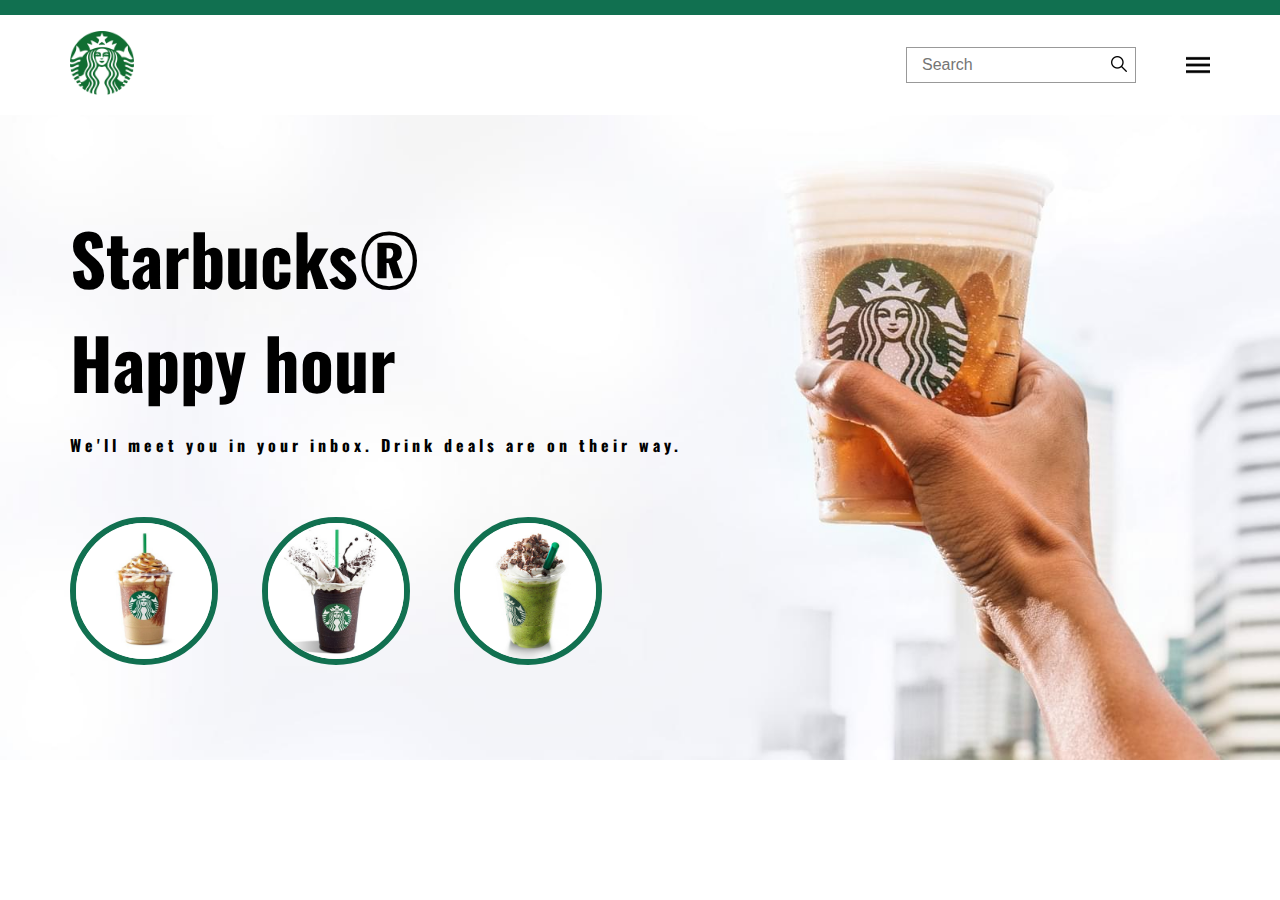
==== index.html @ 3b00cda0 "ajuste de header e add area banner" ====
<!DOCTYPE html>
<html lang="pt-br">

<head>
    <meta charset="UTF-8">
    <meta name="viewport" content="width=device-width, initial-scale=1.0">
    <link rel="stylesheet" href="assets/css/style.css">
    <title>Starbucks</title>
</head>

<body>
    <header>
        <div class="line"></div>
        <div class="container header--area">
            <div class="header--left">
                <a href="/"><img src="assets/images/logo.png"></a>
            </div>
            <div class="header--right">
                <div class="header--search">
                    <form action="">
                        <input type="text" name="search" placeholder="Search">
                        <button>
                            <img src="assets/images/loupe.png">
                        </button>
                    </form>
                </div>
                <div class="header--menu">
                    <img src="assets/images/menu.png">
                </div>
            </div>
        </div>
    </header>

    <section class="banner">
        <div class="container">
            <h1>Starbucks®<br />Happy hour</h1>
            <span>We'll meet you in your inbox. Drink deals are on their way.</span>
            <div class="banner--images">
                <img src="assets/images/c1.jpg" alt="" srcset="">
                <img src="assets/images/c2.jpg" alt="" srcset="">
                <img src="assets/images/c3.jpg" alt="" srcset="">
            </div>
        </div>

</body>

</html>
---- assets/css/style.css ----
@import url('https://fonts.googleapis.com/css2?family=Open+Sans:ital,wght@0,300..800;1,300..800&family=Oswald:wght@200..700&display=swap');
/* Global Styles */
* {
    margin: 0;
    padding: 0;
    box-sizing: border-box;
}
.container {
    width: 1140px;
    margin: 0 auto;
}

body {
    font-family: 'Open Sans', sans-serif;
}

/* Header */

header .line {
    background-color: #117050 ;
    height: 15px;
}

.header--area {
    display: flex;
    justify-content: space-between;
    align-items: center;
    height: 100px;
}
.header--left img {
    width: 64px;
    height: 64px;
}

.header--right {
    display: flex;
    align-items: center;
}

.header--search form {
    display: flex;
}

.header--search input {
    font-size: 16px;
    padding: 8px 15px;
    border: 1px solid #999;
    outline: 0;
    cursor: pointer;
    outline: 0;
    width: 100%;
    max-width: 250px;
}
.header--search button {
    background-color: transparent;
    border: 0;
    cursor: pointer;
    margin-left: -25px;
}
.header--search button img {
    width: 16px;
    height: 16px;
}

.header--menu {
    display: flex;
    justify-content: center;
    margin-left: 50px;
    cursor: pointer;
}
.header--menu img {
    width: 24px;
    height: 24px;
}

/* Banner */

.banner {
    background-image: url('../images/bg.jpg');
    background-position: center;
    background-size: cover;
    padding-top: 90px;
    padding-bottom: 90px;
}
.banner h1 {
    color: black;
    font-family: 'Oswald', sans-serif;
    font-size: 70px;
    margin-bottom: 20px;
}
.banner span {
    font-family: 'Oswald', sans-serif;
    color: black;
    font-weight: bold;
    letter-spacing: 4px;
    margin-bottom: 20px;
    display: block;
}

.banner--images {
    margin-top: 60px;
}
.banner--images img {
    width: 148px;
    height: 148px;
    border: 6px solid #117050;
    border-radius: 50%;
    margin-right: 40px;
}
.banner--images img:last-child {
    margin-right: 0;
}
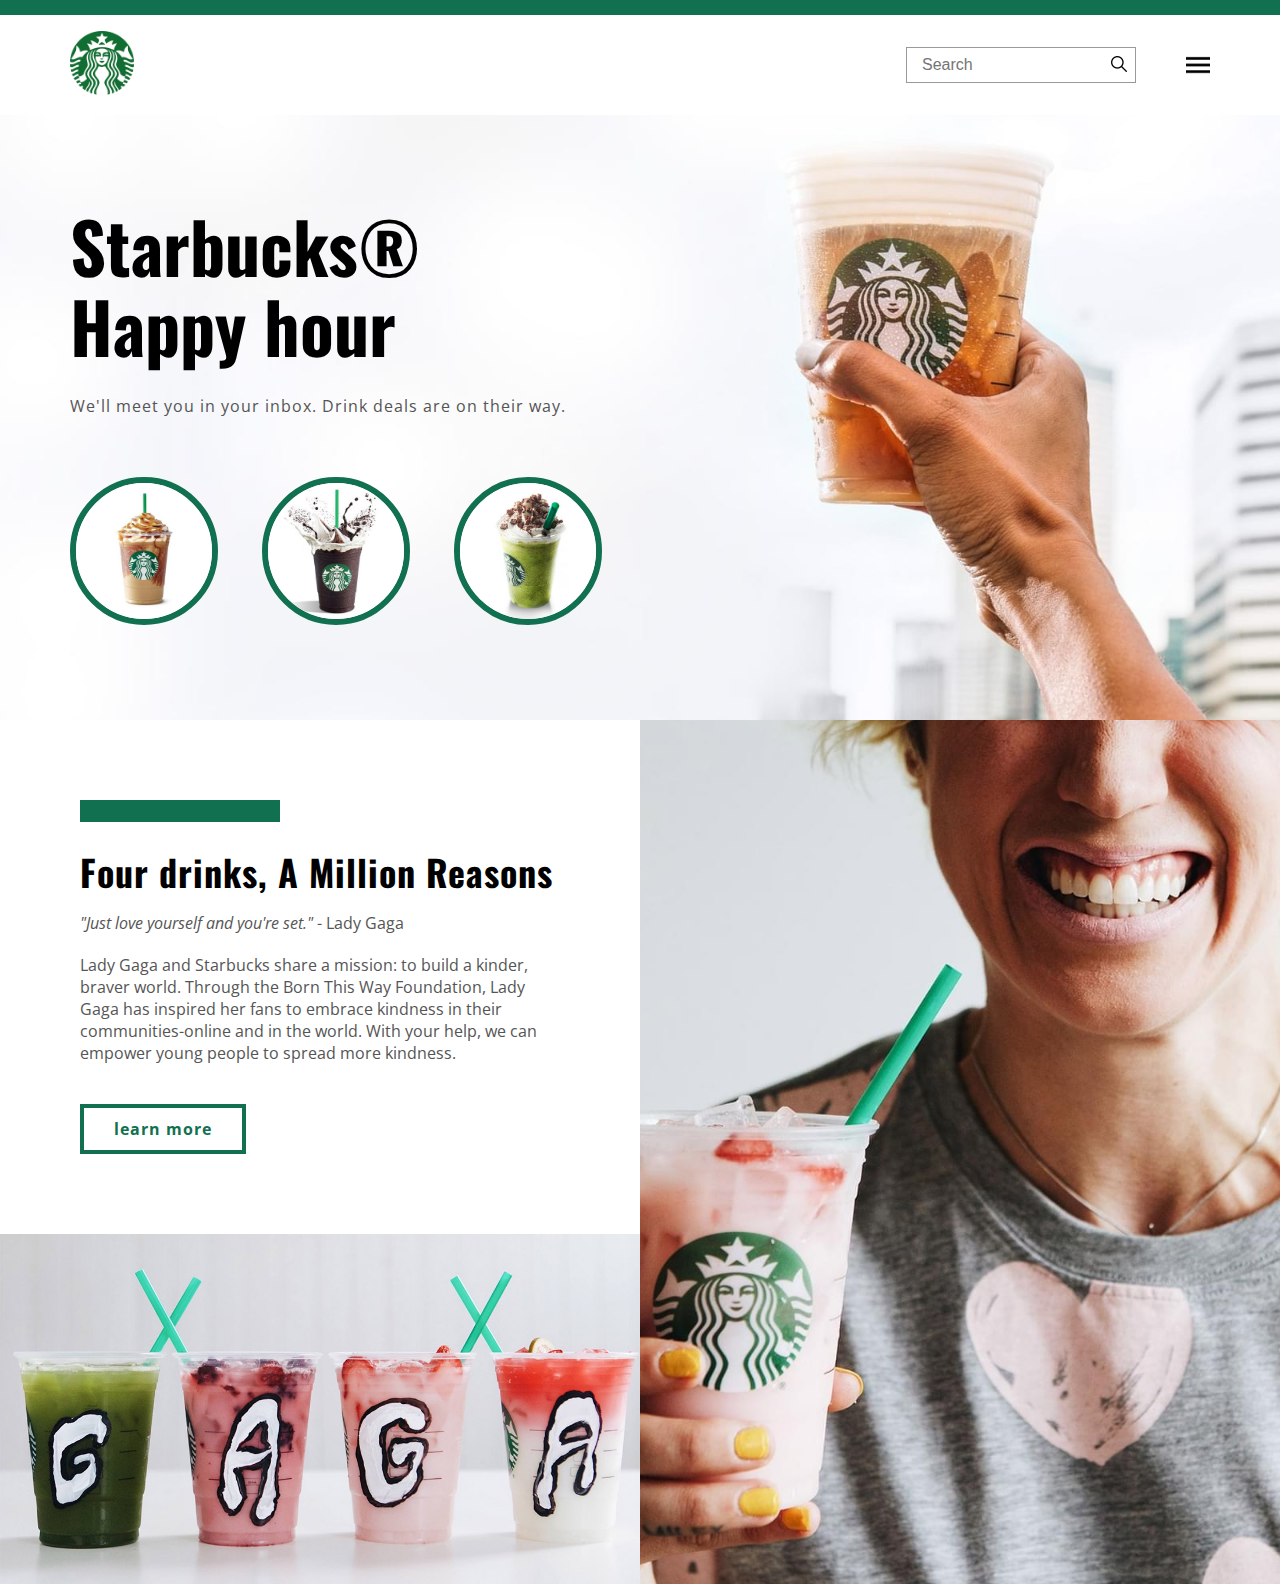
==== commit 08c7bcd7: "area1 finalizada" ====
--- a/index.html
+++ b/index.html
@@ -41,7 +41,21 @@
                 <img src="assets/images/c3.jpg" alt="" srcset="">
             </div>
         </div>
-
+    </section>
+    <section class="area1">
+        <div class="area1--content">
+            <span class="bar"></span>
+            <h2>Four drinks, A Million Reasons</h2>
+            <p class="area1--quote"><em>"Just love yourself and you're set."</em> - Lady Gaga</p>
+            <p class="area1--text">Lady Gaga and Starbucks share a mission: to build a kinder, braver world. Through
+                the Born This Way Foundation, Lady Gaga has inspired her fans to embrace kindness in their
+                communities-online and in the world. With your help, we can empower young people to spread more
+                kindness.</p>
+            <a href="#" class="button">learn more</a>
+        </div>
+        <div class="area1--img1"></div>
+        <div class="area1--img2"></div>
+    </section>
 </body>
 
 </html>--- a/assets/css/style.css
+++ b/assets/css/style.css
@@ -8,6 +8,48 @@
 .container {
     width: 1140px;
     margin: 0 auto;
+}
+
+span.bar {
+    width: 200px;
+    height: 22px;
+    background-color: #117050;
+    display: block;
+    margin-bottom: 10px;
+}
+h1 {
+    font-family: 'Oswald', sans-serif;
+    font-size: 96px;
+    font-weight: bold;
+    margin-bottom: 30px;
+    line-height: 100px;
+}
+h2 {
+    font-family: 'Oswald', sans-serif;
+    font-size: 36px;
+    font-weight: bold;
+    margin: 30px 0;
+    line-height: 40px;
+    letter-spacing: 1px;
+}
+
+.button {   
+    font-family: 'Open Sans', sans-serif; 
+    font-size: 16px;    
+    font-weight: bold;
+    color: #117050;
+    text-decoration: none;
+    letter-spacing: 1px;
+    display: inline-block;
+    margin-top: 20px;
+    border: 4px solid #117050;
+    border-radius: px;
+    padding: 10px 30px;
+    transition: all 0.2s ease-in-out; 
+}
+.button:hover {
+    background-color: #117050;
+    color: white;
 }
 
 body {
@@ -86,14 +128,15 @@
     color: black;
     font-family: 'Oswald', sans-serif;
     font-size: 70px;
-    margin-bottom: 20px;
+    font-weight: bold;
+    margin-bottom: 30px;
+    line-height: 80px;
 }
 .banner span {
-    font-family: 'Oswald', sans-serif;
-    color: black;
-    font-weight: bold;
-    letter-spacing: 4px;
-    margin-bottom: 20px;
+    font-family: 'Open Sans', sans-serif;
+    color:#555;
+    letter-spacing: 1px;
+    margin-bottom: 30px;
     display: block;
 }
 
@@ -109,4 +152,51 @@
 }
 .banner--images img:last-child {
     margin-right: 0;
-}+}
+
+/* Area1 */
+
+.area1 {    
+    display: grid;
+    grid-template-columns:repeat(2, 1fr);
+}
+
+.area1--img1 {
+    height: 350px;
+    background-image: url('../images/f2.jpg');
+    background-size: cover;
+    background-position: center;
+}
+.area1--img2 {
+    background-image: url('../images/f1.jpg');
+    background-size: cover;
+    background-position: center;
+    grid-column: 2 / 3;
+    grid-row: 1 / 3;
+}
+
+.area1--content {
+    padding: 80px;
+}
+
+.area1--content h2 {
+    font-family: 'Oswald', sans-serif;
+    font-size: 36px;    
+    font-weight: bold;    
+    margin-bottom: 20px;
+}
+.area1--content .area1--quote {
+    font-family: 'Open Sans', sans-serif;
+    font-size: 16px;   
+    margin-bottom: 20px;
+    color: #555;
+
+}
+
+.area1--content .area1--text {
+    font-family: 'Open Sans', sans-serif;
+    font-size: 16px;    
+    margin-bottom: 20px;
+    color: #555;
+}
+
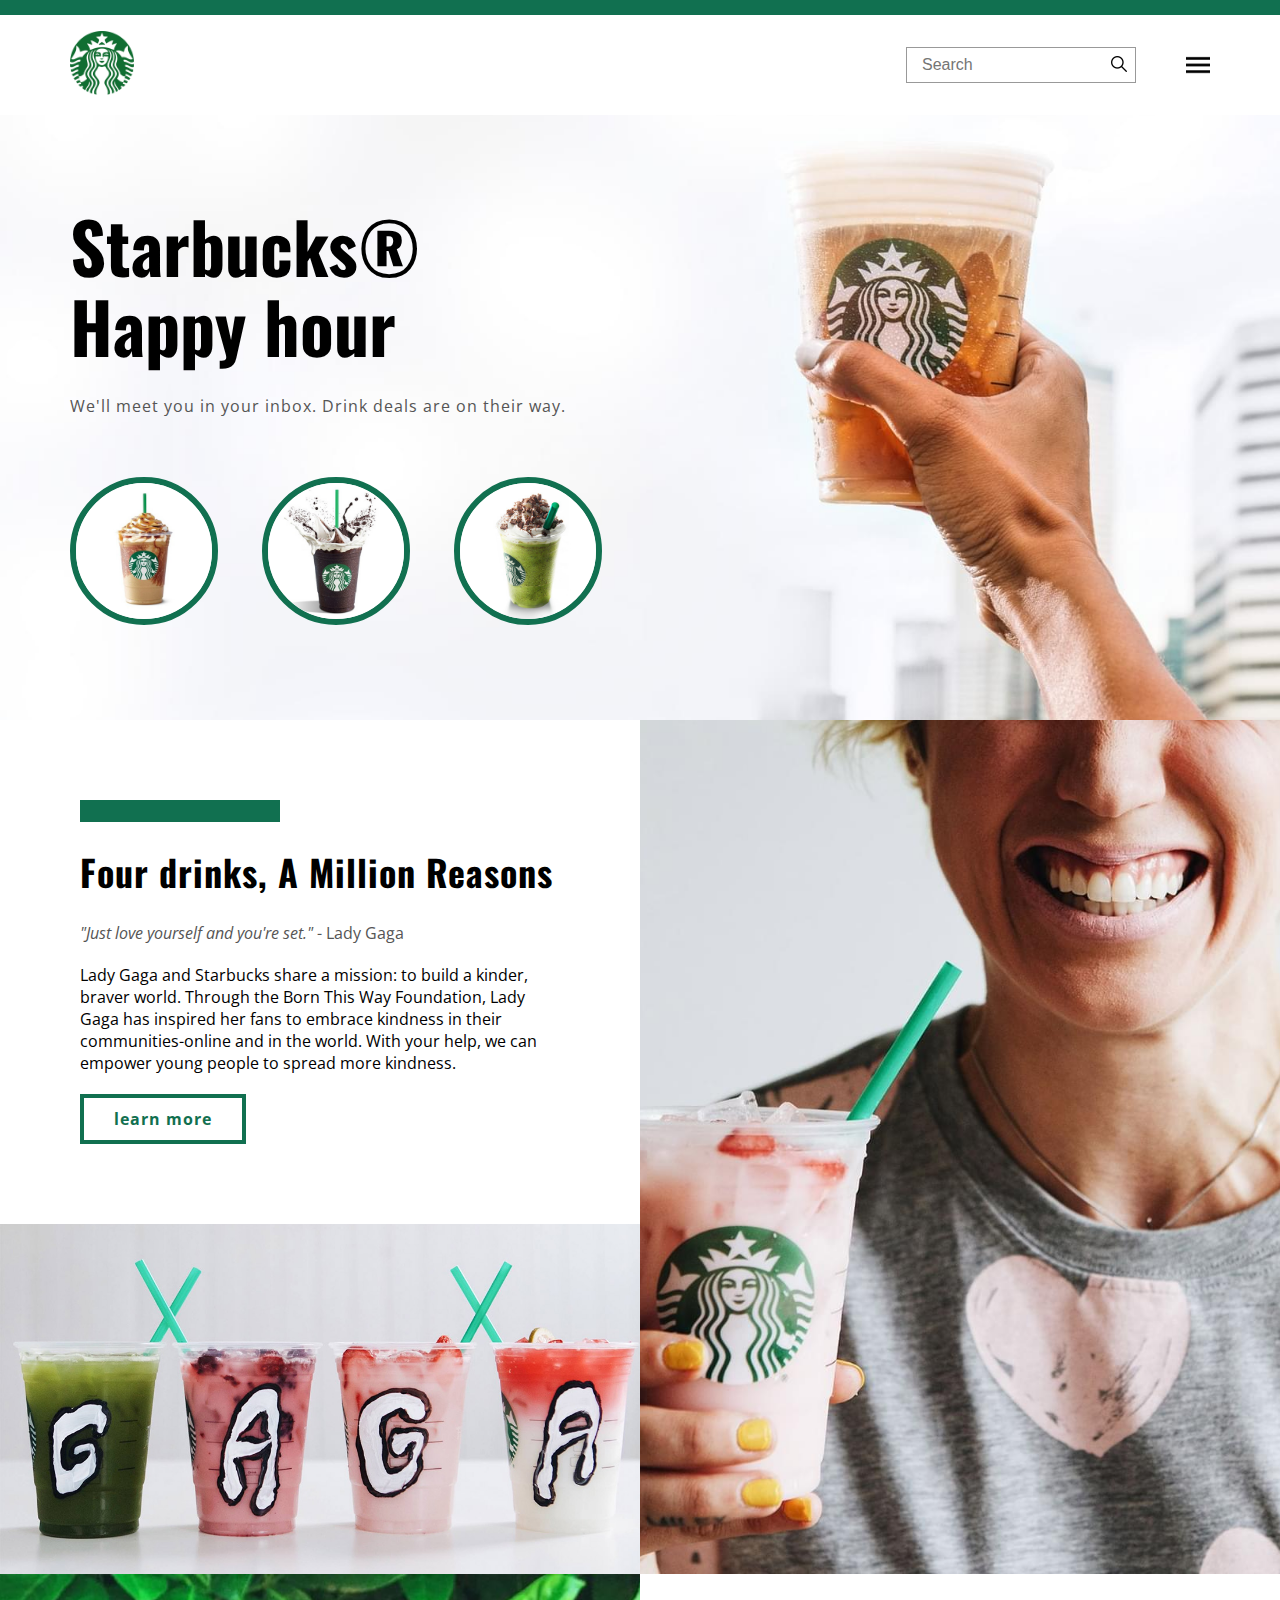
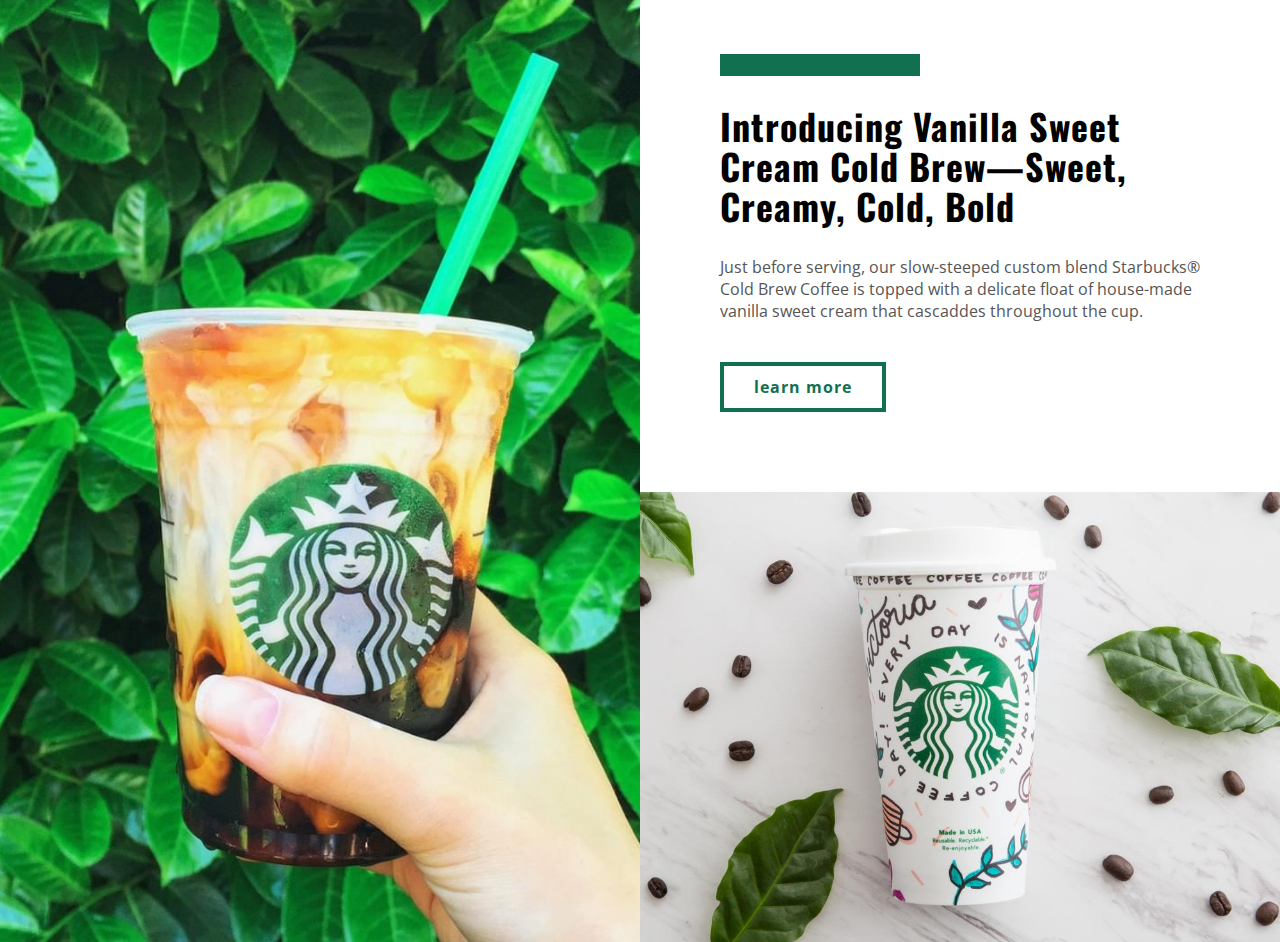
==== commit b80871df: "area2 finalizada" ====
--- a/index.html
+++ b/index.html
@@ -9,6 +9,7 @@
 </head>
 
 <body>
+
     <header>
         <div class="line"></div>
         <div class="container header--area">
@@ -42,6 +43,7 @@
             </div>
         </div>
     </section>
+
     <section class="area1">
         <div class="area1--content">
             <span class="bar"></span>
@@ -56,6 +58,21 @@
         <div class="area1--img1"></div>
         <div class="area1--img2"></div>
     </section>
+
+    <section class="area2">
+        <div class="area2--content">
+            <span class="bar"></span>
+            <h2>Introducing Vanilla Sweet Cream Cold Brew—Sweet, Creamy, Cold, Bold</h2>
+            <p class="area2--text">Just before serving, our slow-steeped custom blend Starbucks® Cold Brew
+                Coffee is topped with a delicate float of house-made vanilla sweet cream that cascaddes throughout the
+                cup.
+            </p>
+            <a href="#" class="button">learn more</a>
+        </div>
+        <div class="area2--img1"></div>
+        <div class="area2--img2"></div>
+    </section>
+
 </body>
 
 </html>--- a/assets/css/style.css
+++ b/assets/css/style.css
@@ -6,7 +6,7 @@
     box-sizing: border-box;
 }
 .container {
-    width: 1140px;
+    max-width: 1140px;
     margin: 0 auto;
 }
 
@@ -154,19 +154,44 @@
     margin-right: 0;
 }
 
-/* Area1 */
-
-.area1 {    
+/* Area1 & Area2 */
+.area1, .area2 {
     display: grid;
     grid-template-columns:repeat(2, 1fr);
 }
 
+.area1--content, .area2--content {
+    padding: 80px;
+}
+
+.area1--content .bar, .area2--content .bar {
+    font-family: 'Oswald', sans-serif;
+    font-size: 36px;    
+    font-weight: bold;    
+    margin-bottom: 20px;
+}
+
+.area1--content .area2--text, .area2--content .area2--text {
+    font-family: 'Open Sans', sans-serif;
+    font-size: 16px;    
+    margin-bottom: 20px;
+    color: #555;
+}
+
+.area1--content .area1--quote {
+    font-family: 'Open Sans', sans-serif;
+    font-size: 16px;   
+    margin-bottom: 20px;
+    color: #555;
+}
+/* Area1 images */
 .area1--img1 {
     height: 350px;
     background-image: url('../images/f2.jpg');
     background-size: cover;
     background-position: center;
 }
+
 .area1--img2 {
     background-image: url('../images/f1.jpg');
     background-size: cover;
@@ -175,28 +200,26 @@
     grid-row: 1 / 3;
 }
 
-.area1--content {
-    padding: 80px;
-}
-
-.area1--content h2 {
-    font-family: 'Oswald', sans-serif;
-    font-size: 36px;    
-    font-weight: bold;    
-    margin-bottom: 20px;
-}
-.area1--content .area1--quote {
-    font-family: 'Open Sans', sans-serif;
-    font-size: 16px;   
-    margin-bottom: 20px;
-    color: #555;
-
-}
-
-.area1--content .area1--text {
-    font-family: 'Open Sans', sans-serif;
-    font-size: 16px;    
-    margin-bottom: 20px;
-    color: #555;
-}
-
+/* Area2 images */
+.area2--img1 {
+    height: 450px;
+    background-image: url('../images/f4.jpg');
+    background-size: cover;
+    background-position: center;
+}
+.area2--img2 {
+    background-image: url('../images/f3.jpg');
+    background-size: cover;
+    background-position: center;
+    grid-column: 1 / 2;
+    grid-row: 1 / 3;
+}
+
+
+
+
+
+
+
+
+
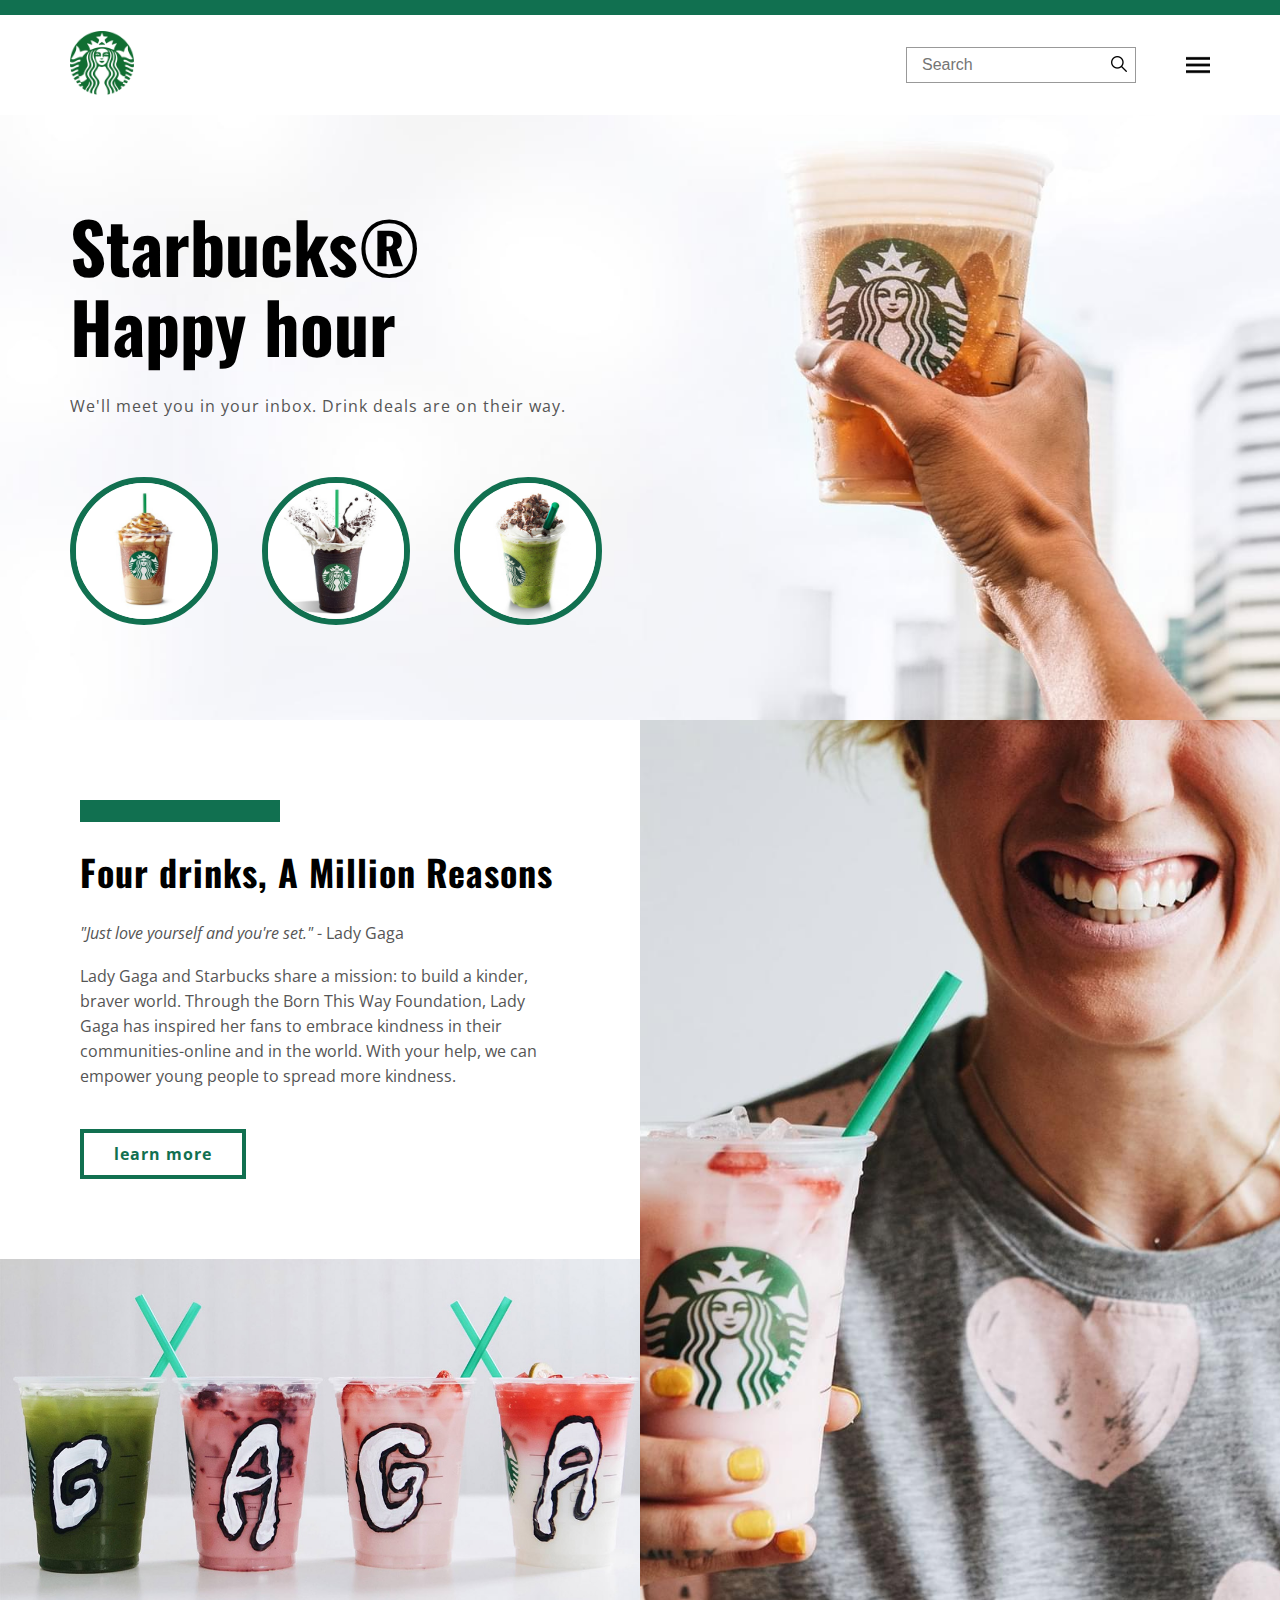
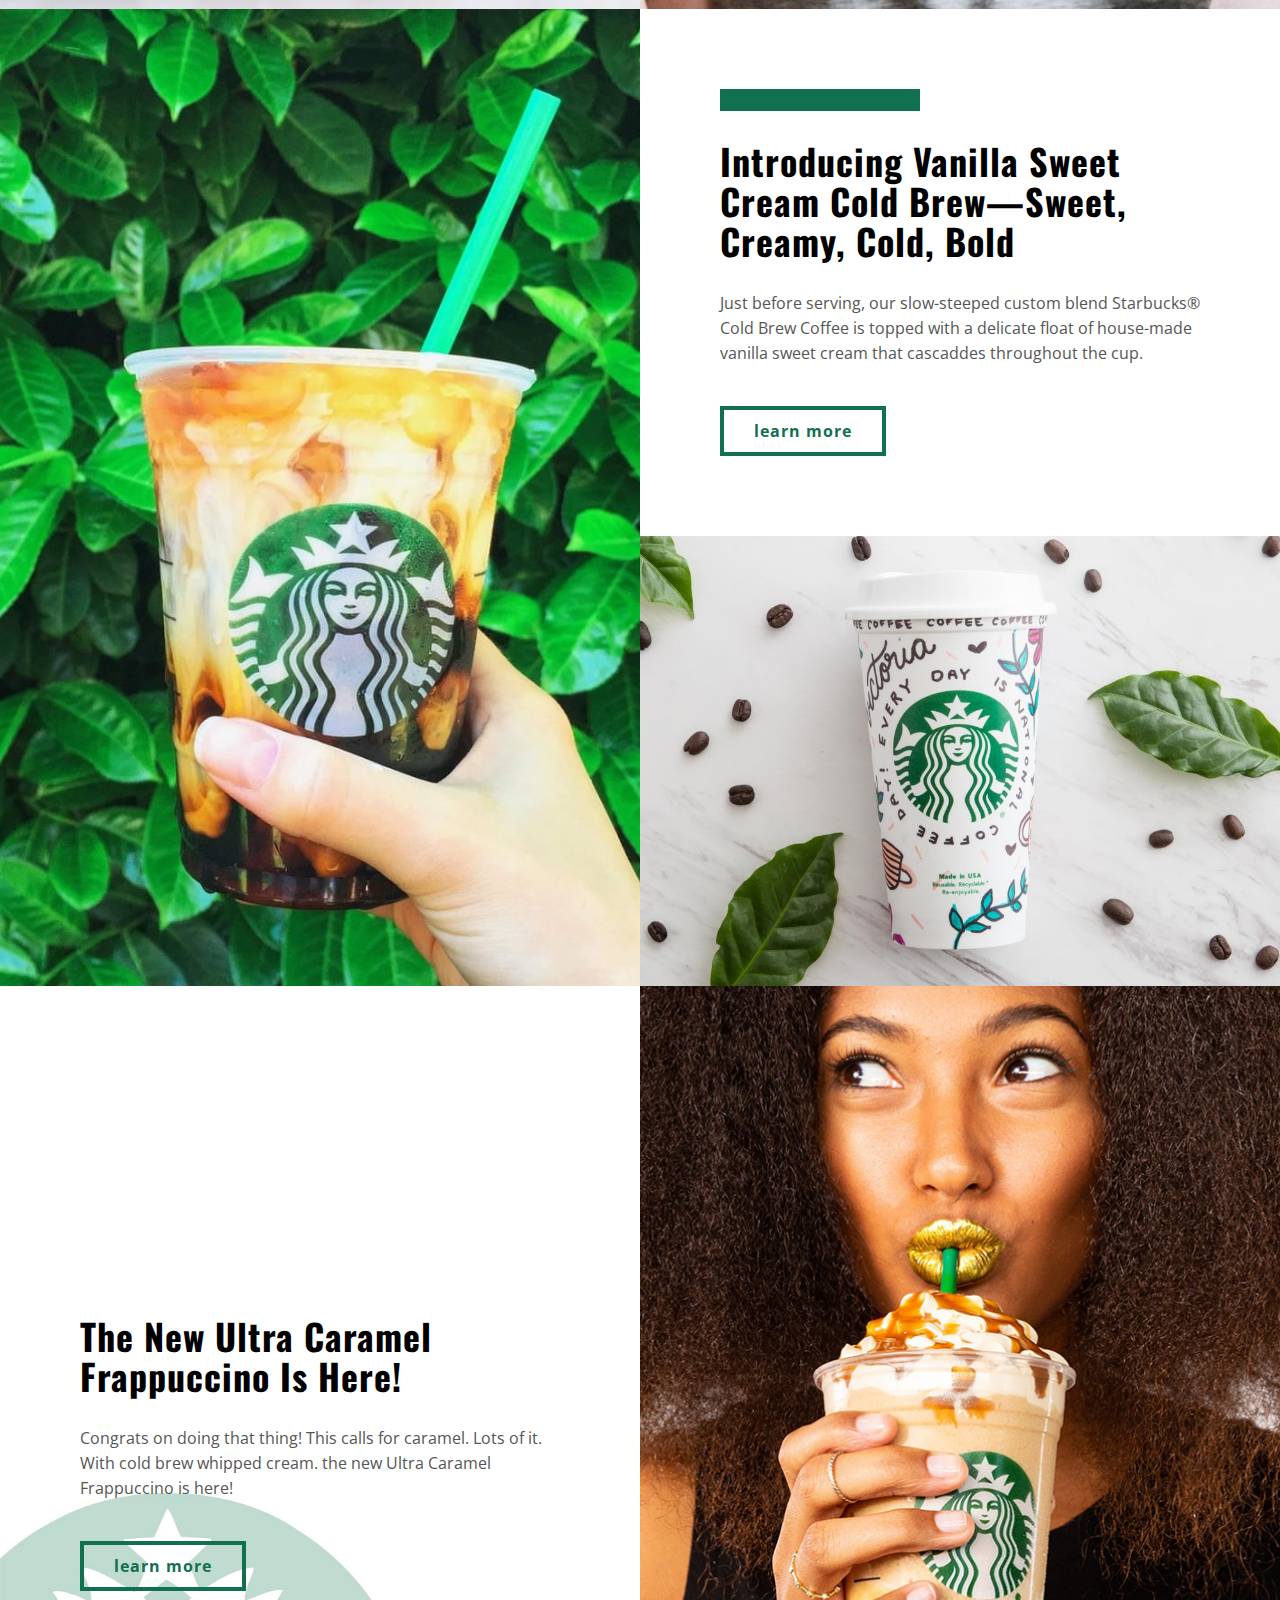
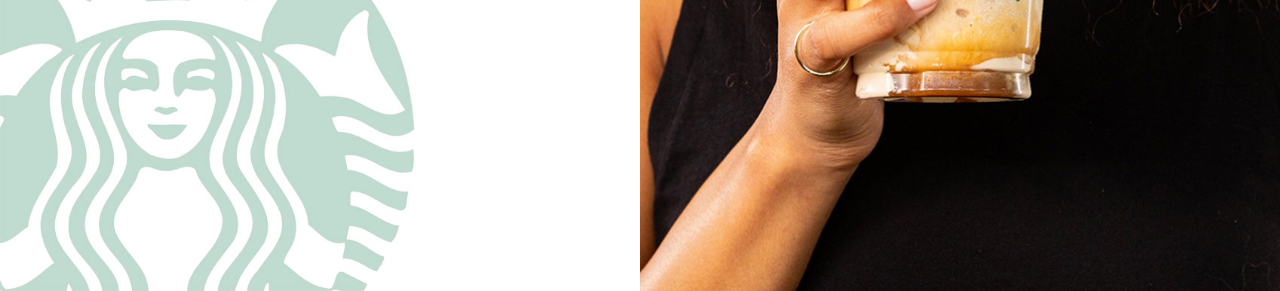
==== commit 6a6168b6: "area3 finalizada" ====
--- a/index.html
+++ b/index.html
@@ -73,6 +73,16 @@
         <div class="area2--img2"></div>
     </section>
 
+    <section class="area3">
+        <div class="area3--content">
+            <h2>The New Ultra Caramel Frappuccino Is Here!</h2>
+            <p class="area3--text">Congrats on doing that thing! This calls for caramel. Lots of it. With cold brew
+                whipped cream. the new Ultra Caramel Frappuccino is here!</p>
+            <a href="#" class="button">learn more</a>
+        </div>
+        <div class="area3--img1"></div>
+    </section>
+
 </body>
 
 </html>--- a/assets/css/style.css
+++ b/assets/css/style.css
@@ -154,27 +154,33 @@
     margin-right: 0;
 }
 
-/* Area1 & Area2 */
-.area1, .area2 {
+/* Area1 & Area2 & Area3 */
+.area1, .area2, .area3 {
     display: grid;
     grid-template-columns:repeat(2, 1fr);
 }
 
-.area1--content, .area2--content {
+.area1--content,
+.area2--content,
+.area3--content {
     padding: 80px;
 }
 
-.area1--content .bar, .area2--content .bar {
+.area1--content .bar,
+.area2--content .bar {
     font-family: 'Oswald', sans-serif;
     font-size: 36px;    
     font-weight: bold;    
     margin-bottom: 20px;
 }
 
-.area1--content .area2--text, .area2--content .area2--text {
+.area1--content .area1--text,
+.area2--content .area2--text,
+.area3--content .area3--text {
     font-family: 'Open Sans', sans-serif;
     font-size: 16px;    
     margin-bottom: 20px;
+    line-height: 25px;
     color: #555;
 }
 
@@ -184,6 +190,7 @@
     margin-bottom: 20px;
     color: #555;
 }
+
 /* Area1 images */
 .area1--img1 {
     height: 350px;
@@ -215,11 +222,24 @@
     grid-row: 1 / 3;
 }
 
-
-
-
-
-
-
-
-
+/* Area3 images */
+.area3--content {
+    background-image: url('../images/bg2.jpg');
+    background-size: cover;
+    background-position: left;
+    padding: 300px 80px;
+}
+
+.area3--img1 {
+    background-image: url('../images/f5.jpg');
+    background-size: cover;
+    background-position: center;
+}
+
+
+
+
+
+
+
+
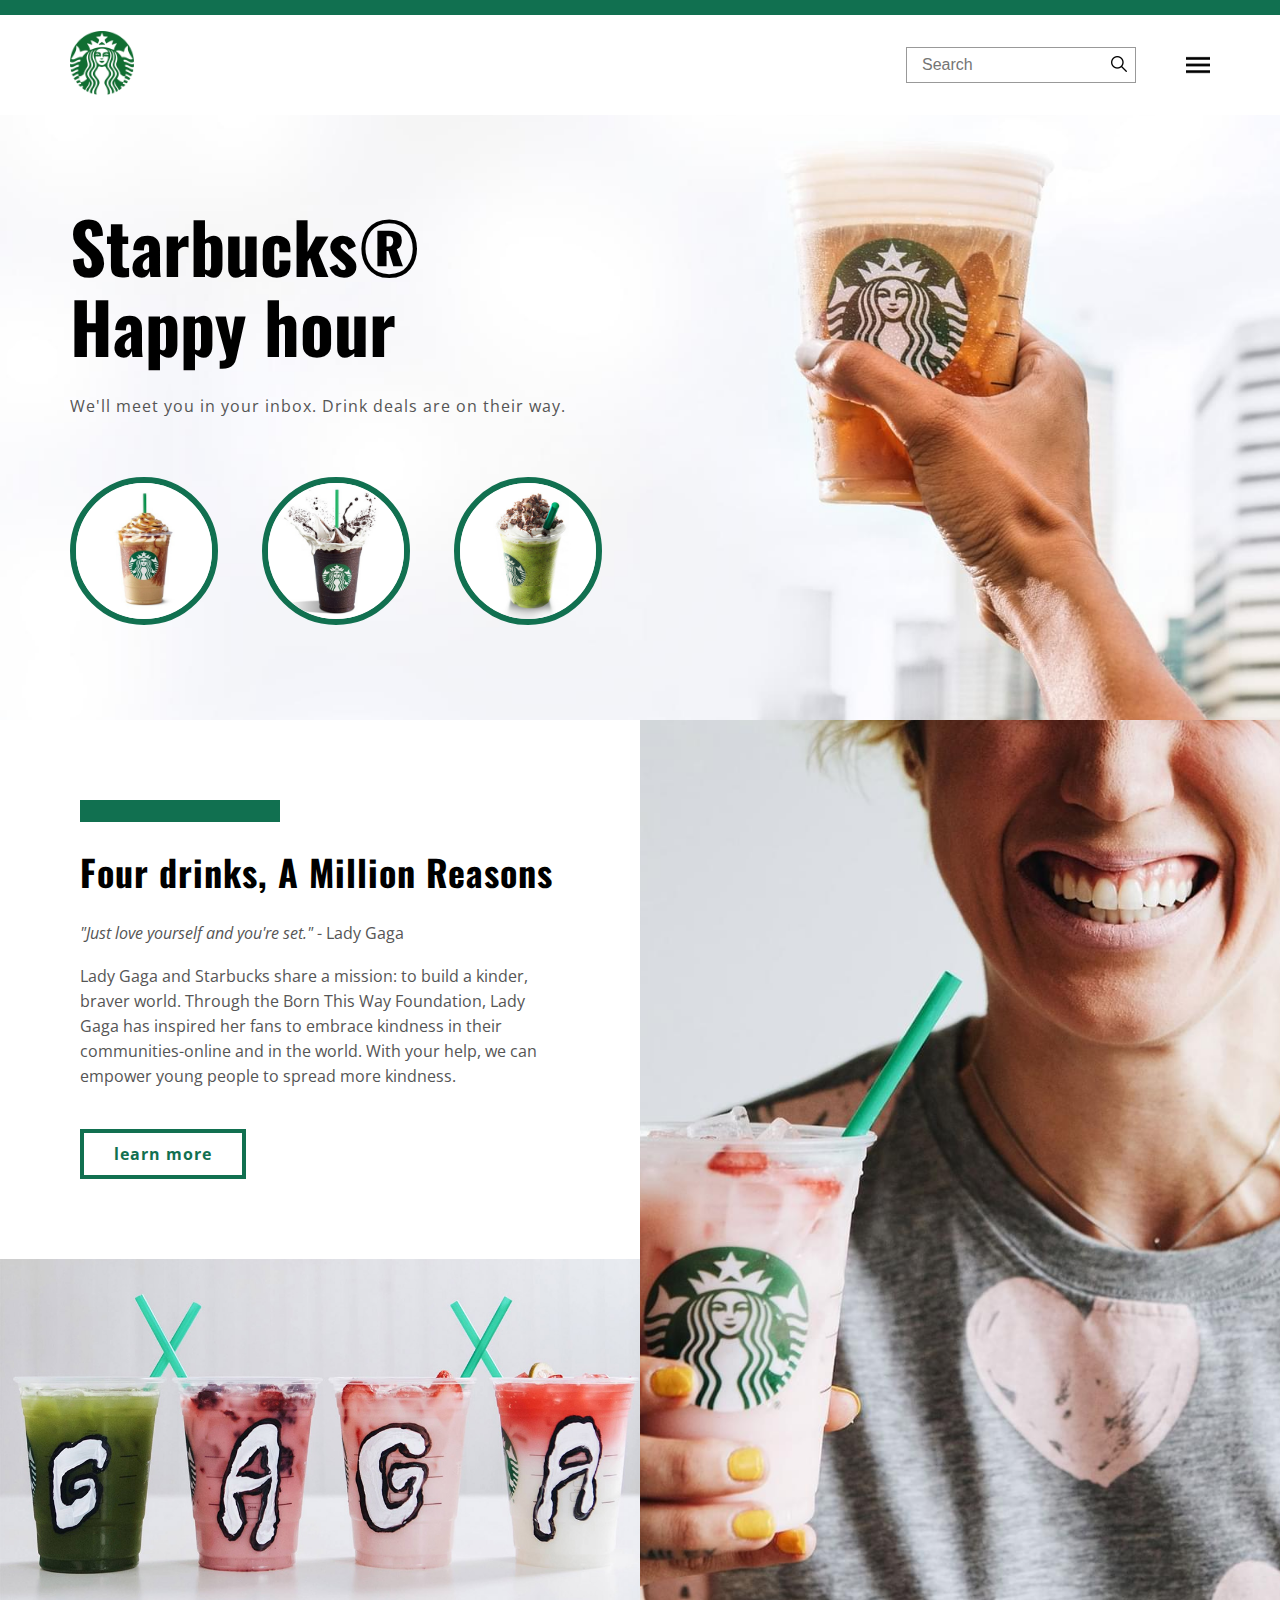
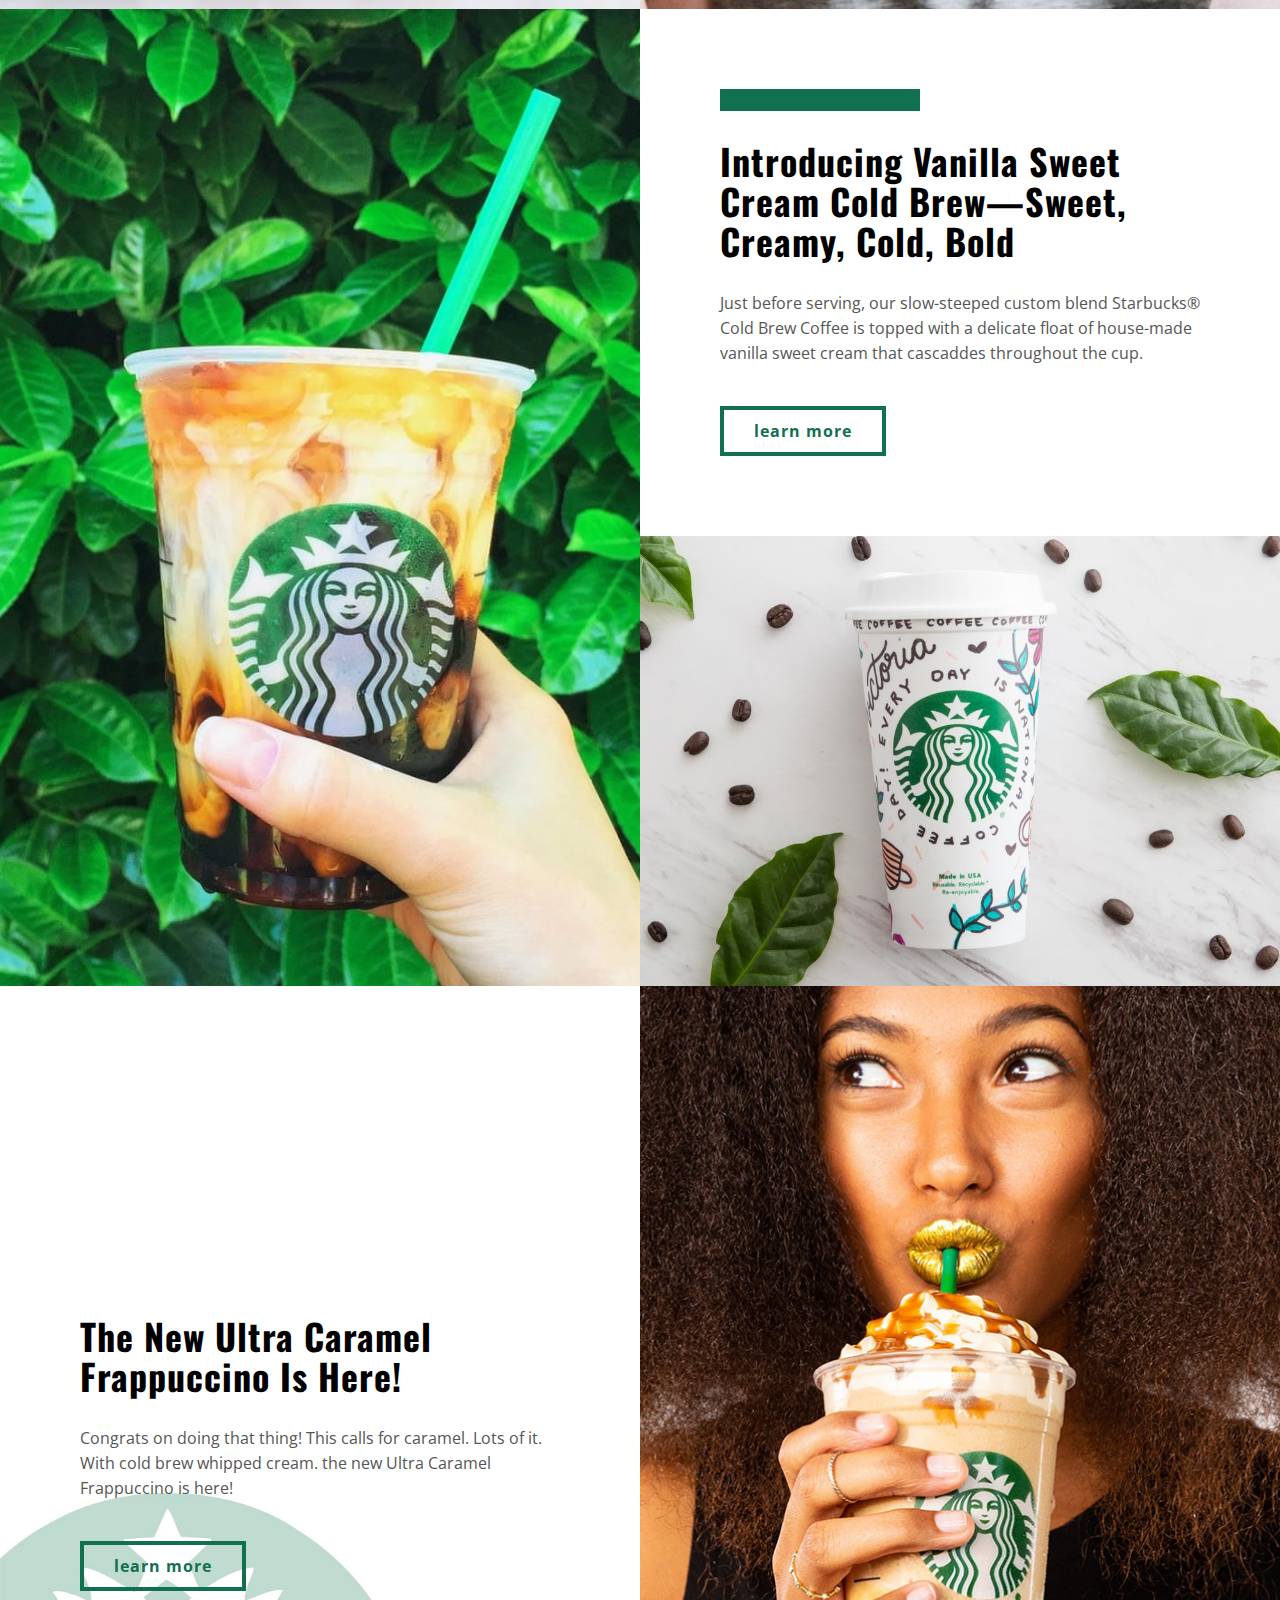
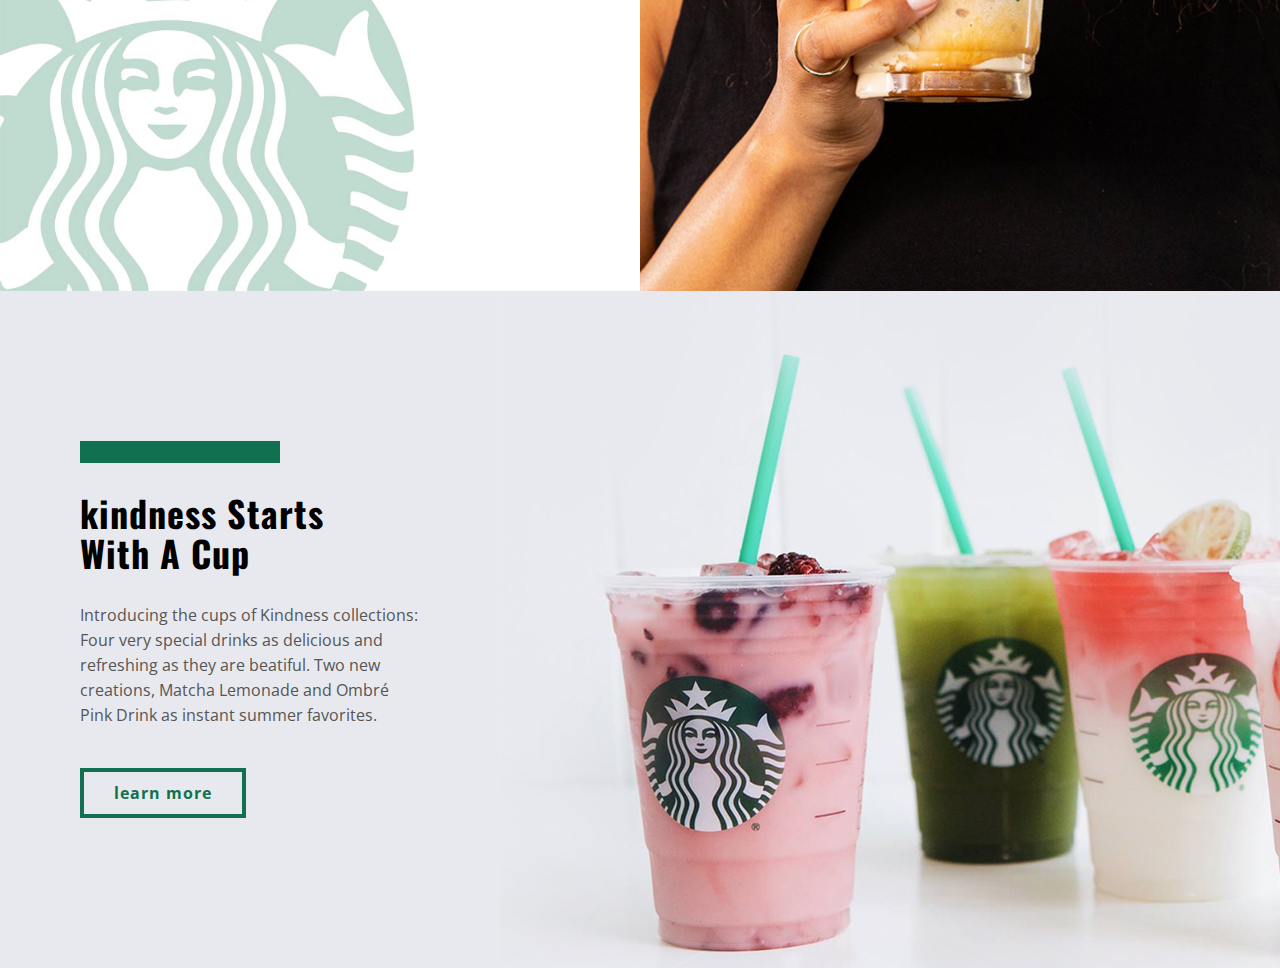
==== commit 75eaff02: "area4 finalizada" ====
--- a/index.html
+++ b/index.html
@@ -83,6 +83,19 @@
         <div class="area3--img1"></div>
     </section>
 
+    <section class="area4">
+        <div class="area4--content">
+            <span class="bar"></span>
+            <h2>kindness Starts<br /> With A Cup</h2>
+            <p class="area4--text">Introducing the cups of Kindness collections: Four very special drinks as delicious
+                and refreshing as they are beatiful.
+                Two new creations, Matcha Lemonade and Ombré Pink Drink as instant summer favorites.
+            </p>
+            <a href="#" class="button">learn more</a>
+        </div>
+        <div class="area4--img1"></div>
+    </section>
+
 </body>
 
 </html>--- a/assets/css/style.css
+++ b/assets/css/style.css
@@ -154,7 +154,7 @@
     margin-right: 0;
 }
 
-/* Area1 & Area2 & Area3 */
+/* Area1 - Area2 - Area3 - Area4 */
 .area1, .area2, .area3 {
     display: grid;
     grid-template-columns:repeat(2, 1fr);
@@ -166,17 +166,10 @@
     padding: 80px;
 }
 
-.area1--content .bar,
-.area2--content .bar {
-    font-family: 'Oswald', sans-serif;
-    font-size: 36px;    
-    font-weight: bold;    
-    margin-bottom: 20px;
-}
-
 .area1--content .area1--text,
 .area2--content .area2--text,
-.area3--content .area3--text {
+.area3--content .area3--text,
+.area4--content .area4--text {
     font-family: 'Open Sans', sans-serif;
     font-size: 16px;    
     margin-bottom: 20px;
@@ -236,10 +229,22 @@
     background-position: center;
 }
 
-
-
-
-
-
-
-
+/* Area4 */
+.area4 {
+    display:grid;
+    grid-template-columns: 500px 1fr;
+    background-color: #e8e9ee;
+}
+
+.area4--content {
+    padding: 150px 80px;
+}
+
+.area4--img1 {
+    background-image: url('../images/bg3.jpg');
+    background-position: left;
+}
+
+
+
+
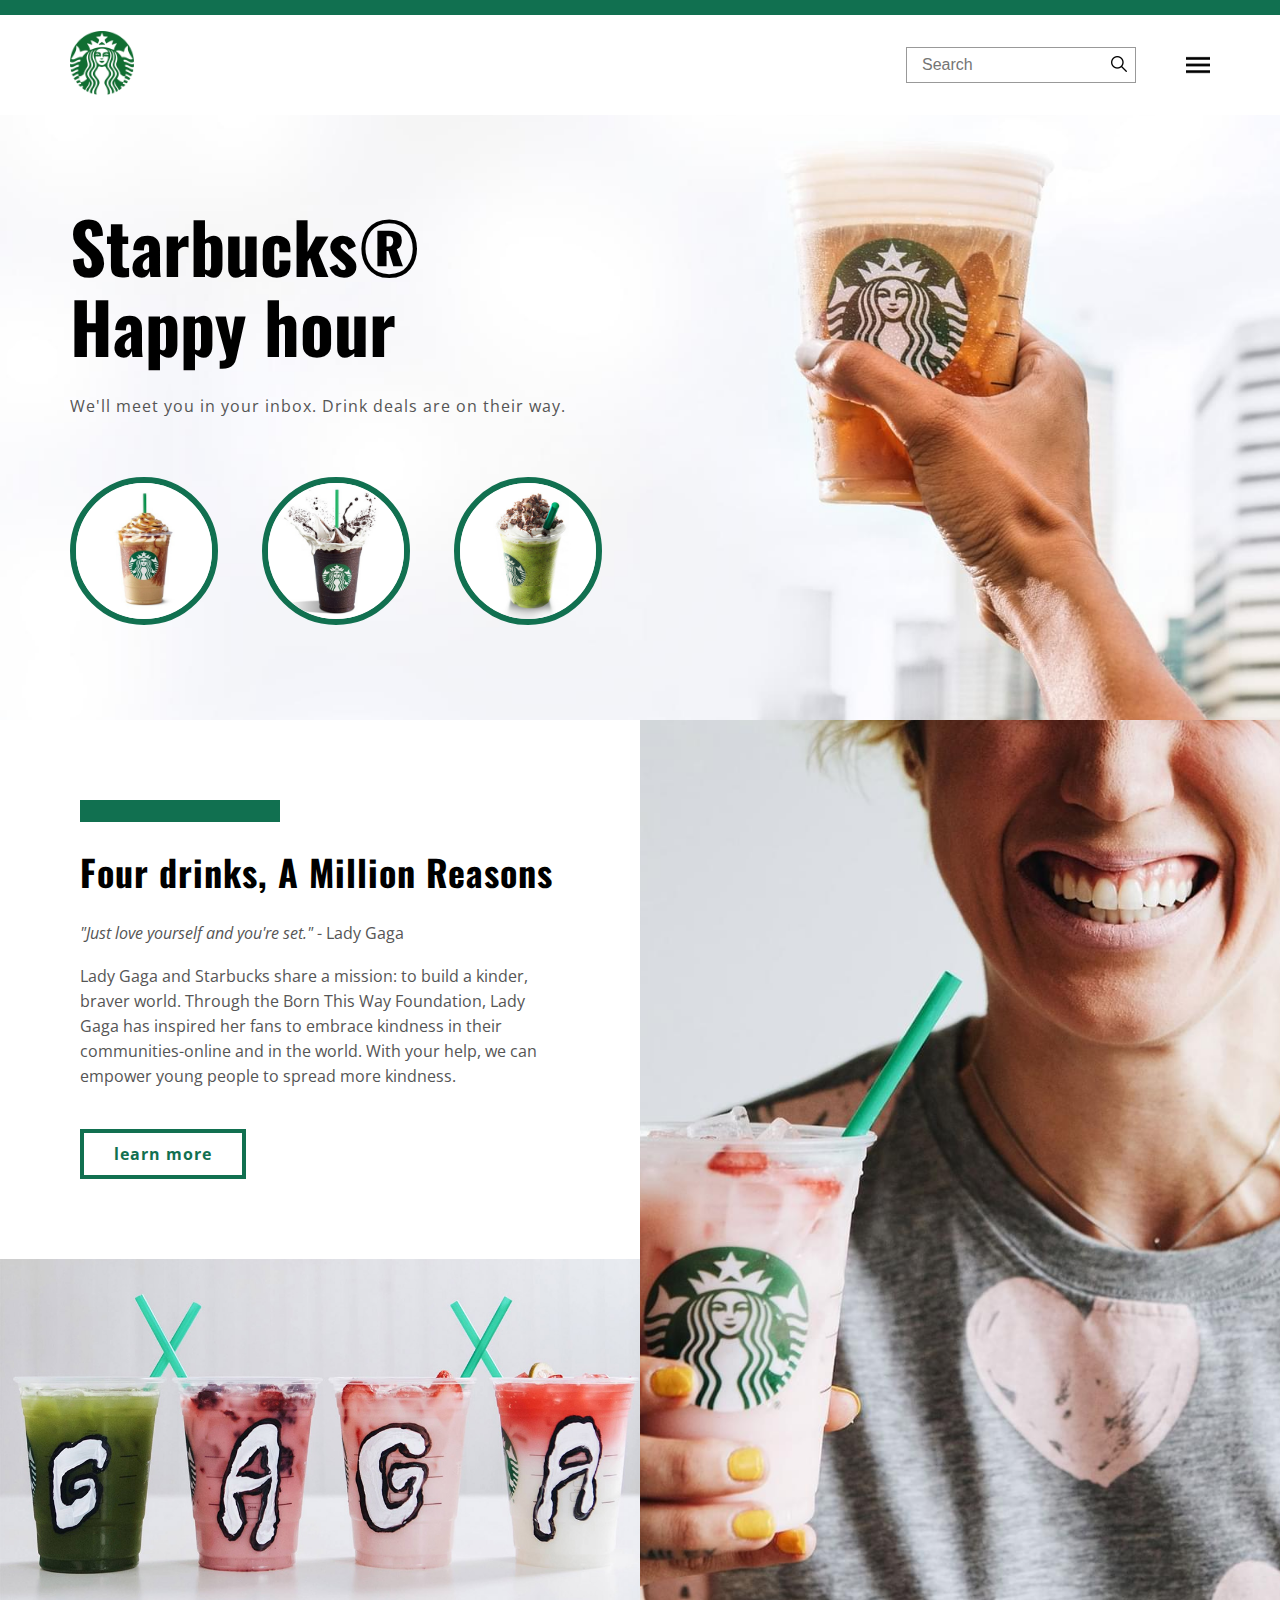
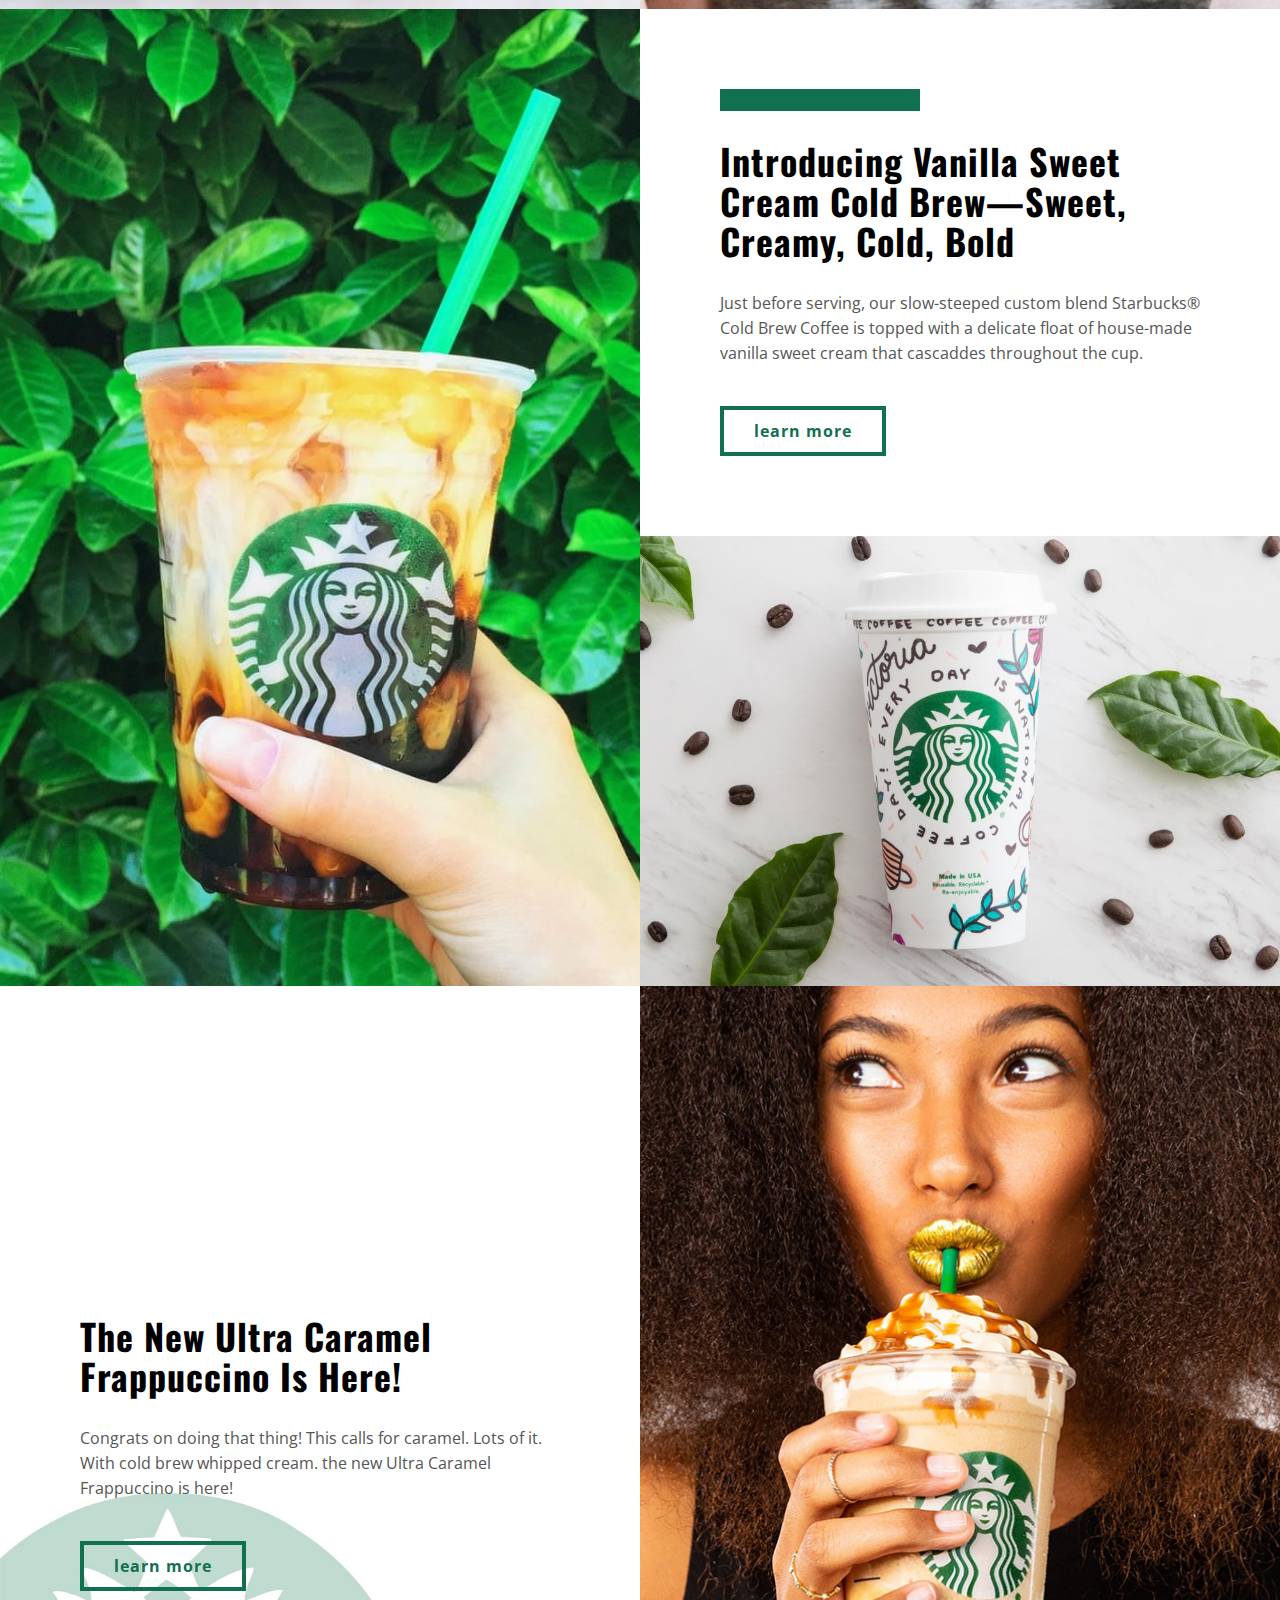
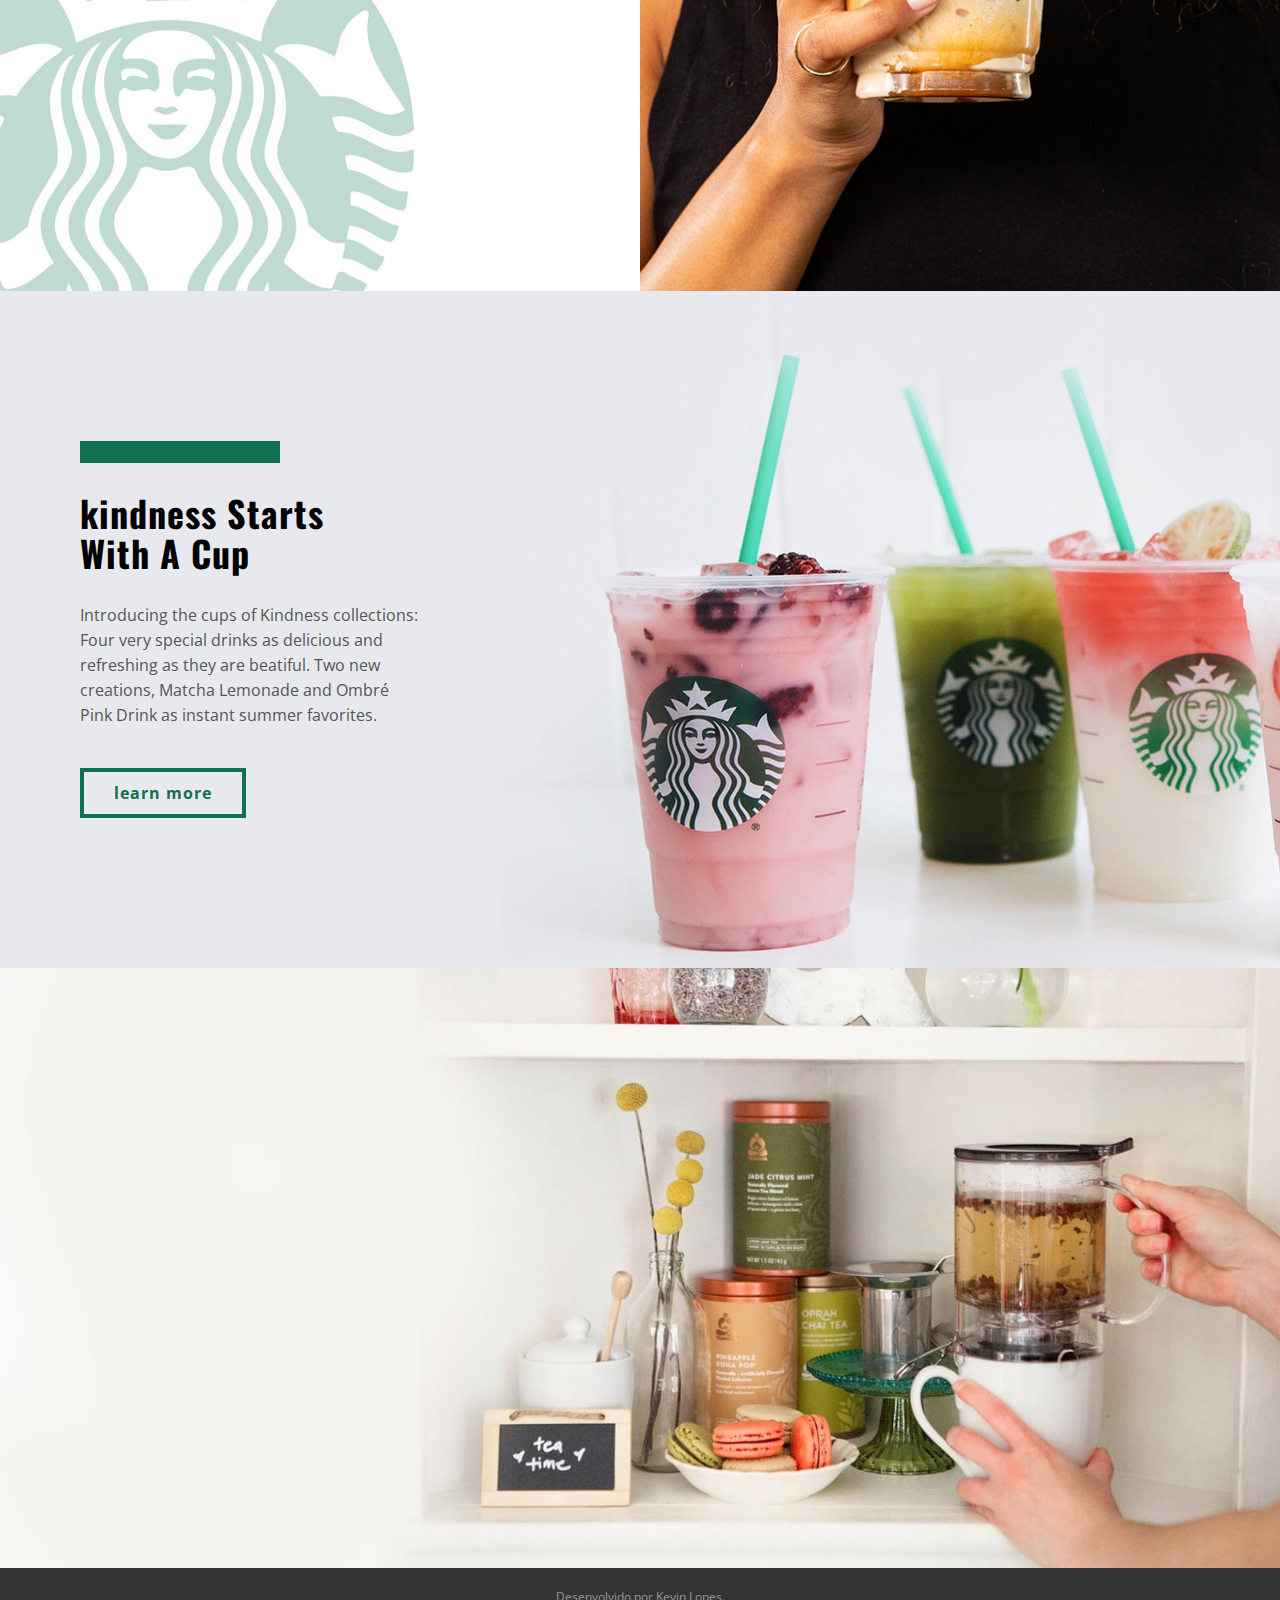
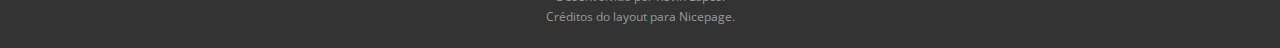
==== commit 4e17a1c9: "area5 e footer finalizado" ====
--- a/index.html
+++ b/index.html
@@ -96,6 +96,15 @@
         <div class="area4--img1"></div>
     </section>
 
+    <section class="area5"></section>
+
+    <footer>
+        <div class="footer--content">
+            <p>Desenvolvido por Kevin Lopes.</p>
+            <p>Créditos do layout para Nicepage.</p>
+        </div>
+    </footer>
+
 </body>
 
 </html>--- a/assets/css/style.css
+++ b/assets/css/style.css
@@ -245,6 +245,34 @@
     background-position: left;
 }
 
-
-
-
+/* Area5 */
+
+.area5 {
+    background-image: url('../images/bg4.jpg');
+    background-size: cover;
+    background-position: bottom;
+    height: 600px;
+}
+
+/* Footer */
+footer {
+    background-color: #333;
+    height: 80px;
+    display: flex;
+    justify-content: center;
+    align-items: center;
+}
+.footer--content {
+    display: flex;
+    flex-direction: column;
+    align-items: center;
+}
+
+.footer--content p {
+    font-family: 'Open Sans', sans-serif;
+    color: #999;
+    font-size: 12px;
+    margin-bottom: 3px;
+}
+
+
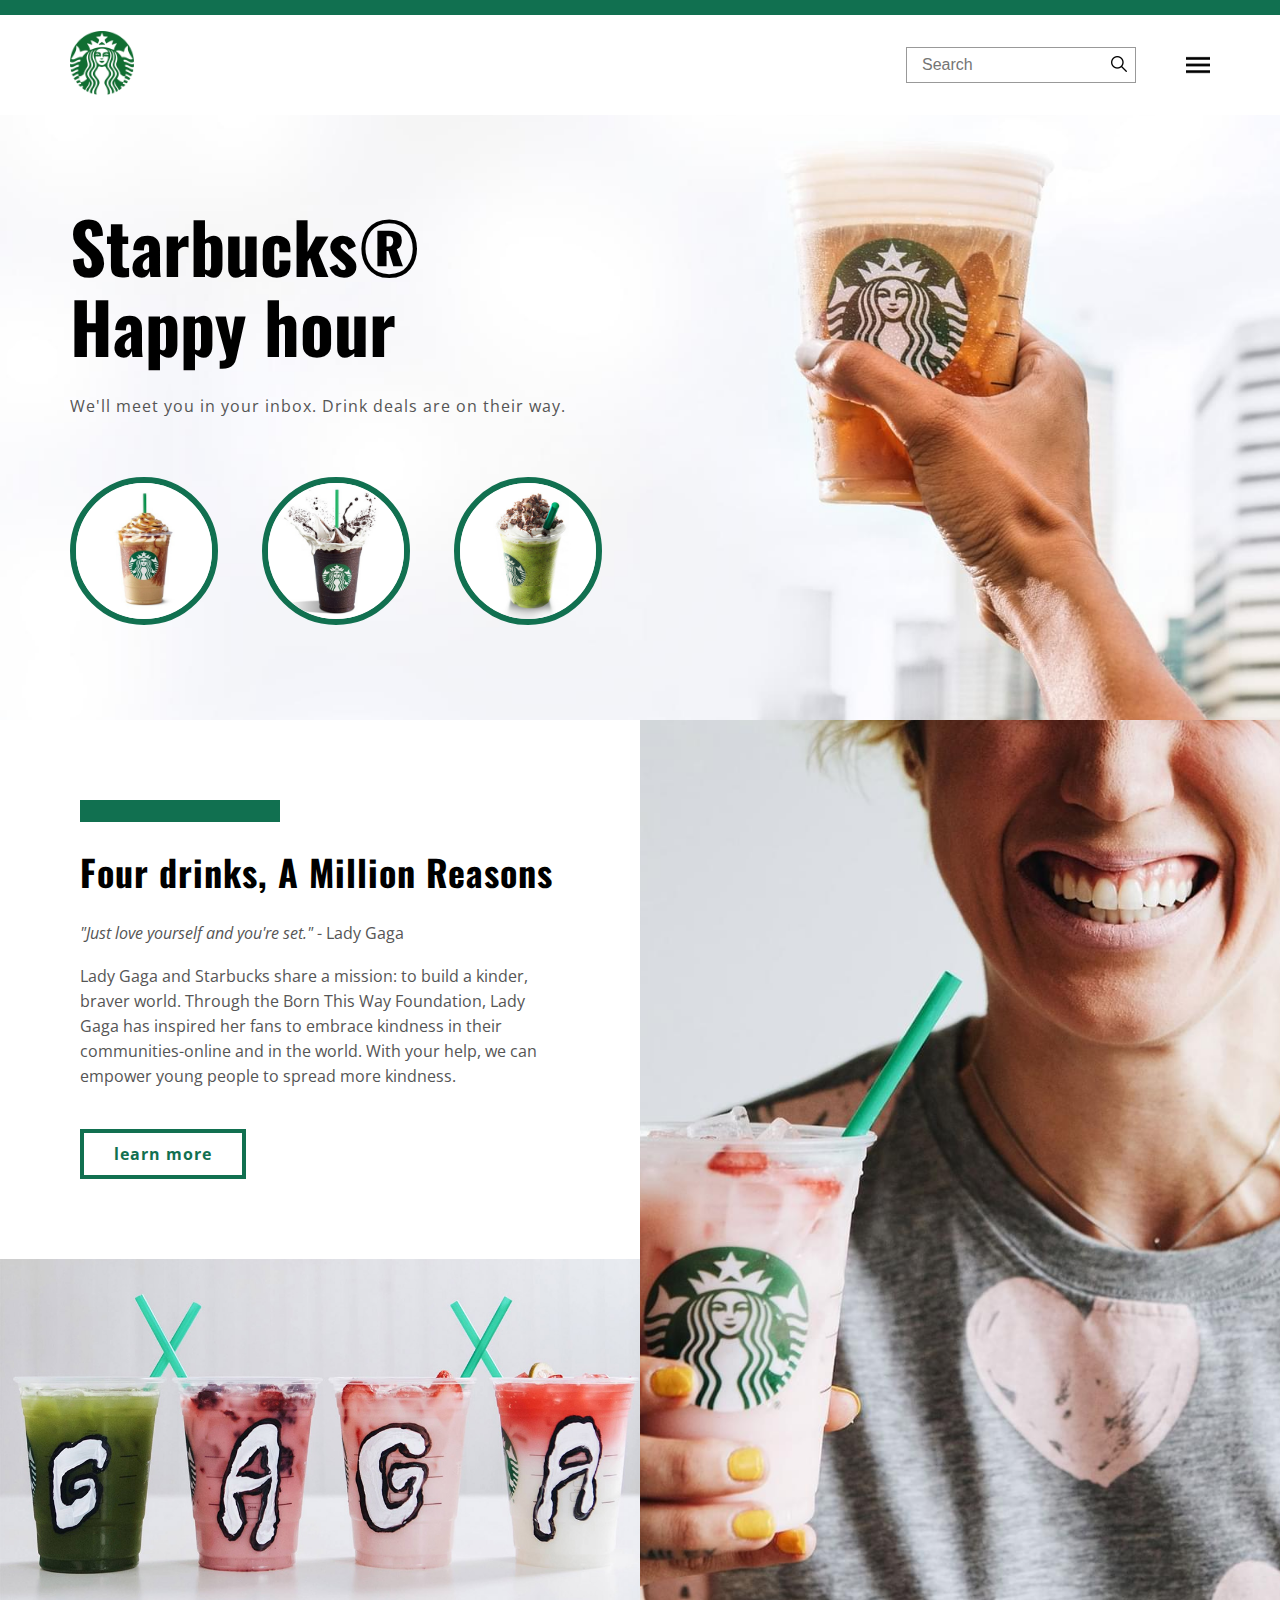
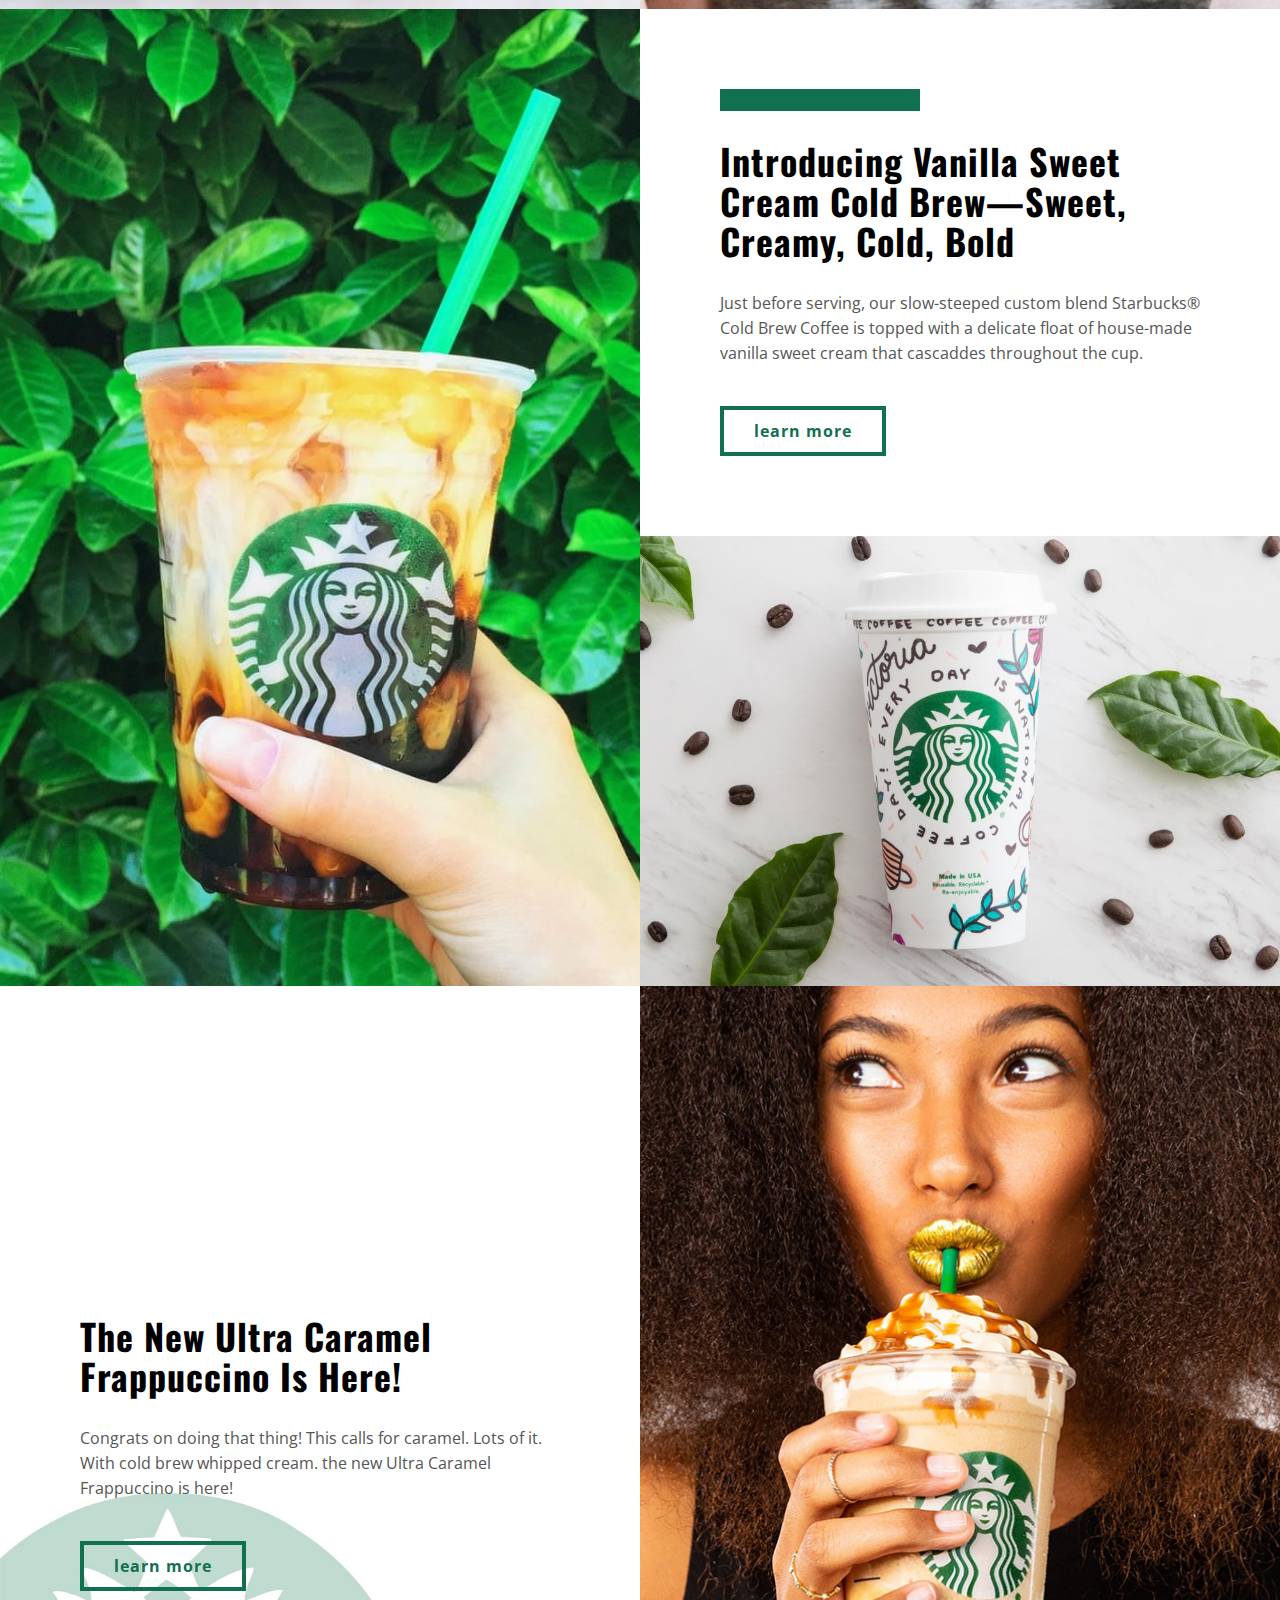
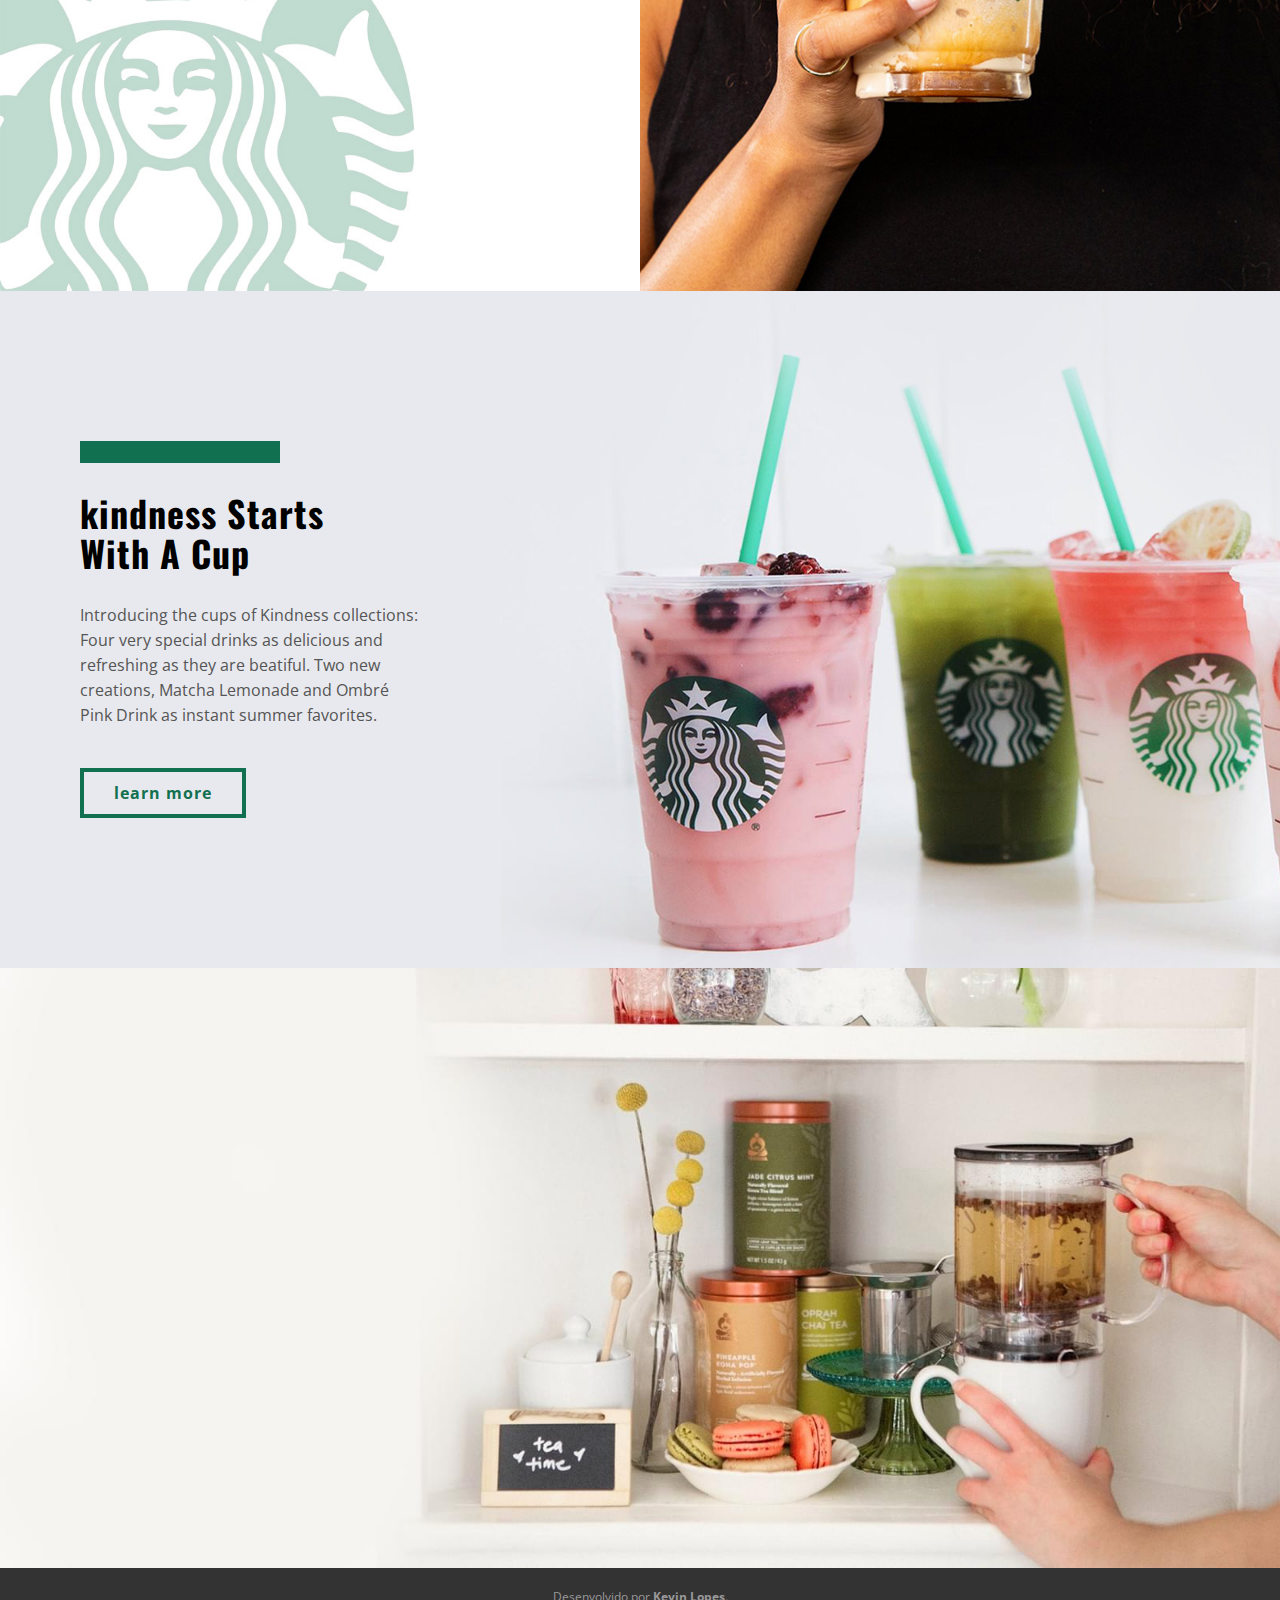
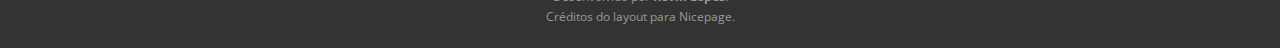
==== commit c0190f3f: "ajuste de css" ====
--- a/index.html
+++ b/index.html
@@ -4,7 +4,9 @@
 <head>
     <meta charset="UTF-8">
     <meta name="viewport" content="width=device-width, initial-scale=1.0">
+    <link rel="shortcut icon" href="assets/images/logo.png" type="image/x-icon">
     <link rel="stylesheet" href="assets/css/style.css">
+    <link rel="stylesheet" href="assets/css/mobile.css">
     <title>Starbucks</title>
 </head>
 
@@ -100,7 +102,7 @@
 
     <footer>
         <div class="footer--content">
-            <p>Desenvolvido por Kevin Lopes.</p>
+            <p>Desenvolvido por <a href="https://kevinup13.github.io/portifolio/" target="_blank">Kevin Lopes</a>.</p>
             <p>Créditos do layout para Nicepage.</p>
         </div>
     </footer>
--- a/assets/css/style.css
+++ b/assets/css/style.css
@@ -274,5 +274,18 @@
     font-size: 12px;
     margin-bottom: 3px;
 }
-
-
+.footer--content a {
+    font-family: 'Open Sans', sans-serif;
+    color: #999;
+    font-size: 12px;
+    margin-bottom: 3px;
+    text-decoration: none;
+    font-weight: bold;
+    transition: all 0.2s ease-in-out;
+}
+.footer--content a:hover {
+    color: #117050;
+    text-decoration: underline;
+}
+
+
--- a/assets/css/mobile.css
+++ b/assets/css/mobile.css
@@ -0,0 +1,71 @@
+@media screen and (min-width: 769px) and (max-width: 1140px) {
+    .container {
+        padding-left: 20px;
+        padding-right: 20px;
+    }
+}
+
+@media screen and (max-width: 768px) {
+    .container {
+        padding-left: 20px;
+        padding-right: 20px;
+    }
+
+    .area1 {
+        grid-template-columns: 3fr 2fr;
+    }
+    .area2 {
+        grid-template-columns: 2fr 3fr;
+    }
+    .area3 {
+        grid-template-columns: 3fr 2fr;
+    }
+}
+
+@media screen and (max-width: 480px) {
+    .container {
+        padding-left: 20px;
+        padding-right: 20px;
+    }
+    .header--menu {
+        margin-left: 20px;
+    }
+
+    .header--search input {
+        max-width: fit-content;
+        margin-left: 30px;
+    }
+
+    h1 {
+        font-size: 60px!important;
+        line-height: 60px!important;
+    } 
+    h2 {
+        font-size: 30px!important;
+        line-height: 38px!important;
+    }
+
+    .banner--images img{
+        width: 70px;
+        height: 70px;
+        border: 3px solid #117050;
+        margin-right: 10px;
+    }
+
+    .area1--content,
+    .area2--content,
+    .area3--content,
+    .area4--content {
+        padding: 40px;
+    }
+
+    .area1,
+    .area2,
+    .area3,
+    .area4 {
+        grid-template-columns: 1fr;
+    }
+    .area5{
+        height: 200px;
+    }
+}
